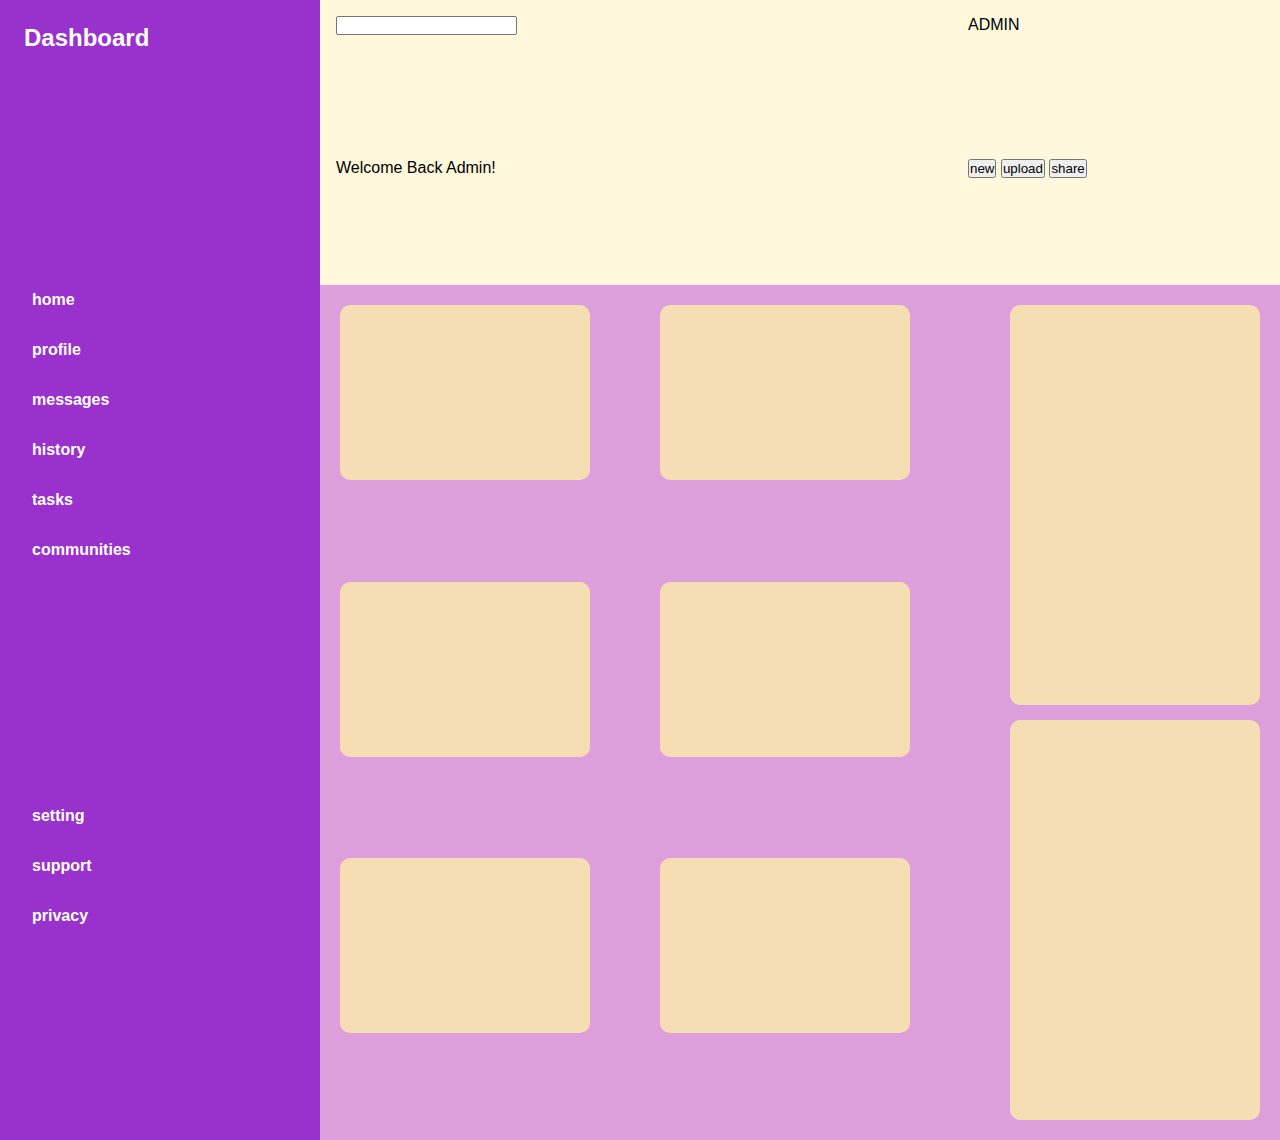
==== index.html @ 59945a06 "build basic layout" ====
<!DOCTYPE html>
<html lang="en">
<head>
    <meta charset="UTF-8">
    <meta name="viewport" content="width=device-width, initial-scale=1.0">
    <title>Document</title>
    <link rel="stylesheet" href="stylesheet.css">
</head>
<body>
  <div class="container"> 
    <div class="header">
        <div class="search-bar">
            <input type="text">
        </div>
        <div class="user">ADMIN</div>
        <div class="greeting">Welcome Back Admin!</div>
        <div class="buttons">
            <button>new</button>
            <button>upload</button>
            <button>share</button>
        </div>
    </div>
    <div class="sidebar">
        <div class="dash-head">Dashboard</div>
        <div class="nav">
            <div>home</div>
            <div>profile</div>
            <div>messages</div>
            <div>history</div>
            <div>tasks</div>
              <div>communities</div>
        </div>
        <div class="tools">
            <div>setting</div>
            <div>support</div>
            <div>privacy</div>
        </div>
    </div>
    <div class="body">
        <div class="small-card">
            <div class="sContent"></div>
            <div class="sContent"></div>
            <div class="sContent"></div>
            <div class="sContent"></div>
            <div class="sContent"></div>
            <div class="sContent"></div>
        </div>
        <div class="large-card">
            <div class="lContent"></div>
            <div class="lContent"></div>
        </div>    
    </div>
  </div>  
</body>
</html>
---- stylesheet.css ----
*{
    padding: 0;
    margin: 0;
    font-family: Arial, Helvetica, sans-serif;
    
}

.container{
    display: grid;
    grid-template-columns: 1fr 3fr;
    grid-template-rows: repeat(4,1fr);

}

.header{
    background-color: cornsilk;
    grid-column: 2/4;
    display: grid;
    grid-template-columns: repeat(2,1fr);
    
}

.header div{
    padding: 1em;
}

.search-bar{
    width: 600px;
}

.sidebar{
    background-color: darkorchid;
    grid-column: 1/2;
    grid-row: 1/-1;
    display: grid;
    grid-template-columns: 1fr;
    
}

.sidebar div{
    padding: 1em;
}

.dash-head{
    padding: 15px;
    font-size: 24px;
    font-weight: 600;
    color: white;
}

.nav{
    padding: 15px;
    font-size: 16px;
    color: white;
    font-weight: 600;
}

.tools{
    padding: 15px;
    font-size: 16px;
    color: white;
    font-weight: 600;
}

.body{
    background-color: plum;
    grid-column: 2/4;
    grid-row: 2/5;
    display: grid;
    grid-template-columns: 3fr 1fr;
    gap: 15px;
    padding: 20px;
}

.small-card{
    display: grid;
    grid-template-columns: repeat(2,1fr);
    gap: 15px;
}

.large-card{
    display: grid;
    gap: 15px;
}

.sContent{
    width: 250px;
    height: 175px;
    background-color:wheat;
    border-radius: 10px;
}

.lContent{
    width: 250px;
    height: 400px;
    background-color: wheat;
    border-radius: 10px;
    grid-column: 3/4;
}
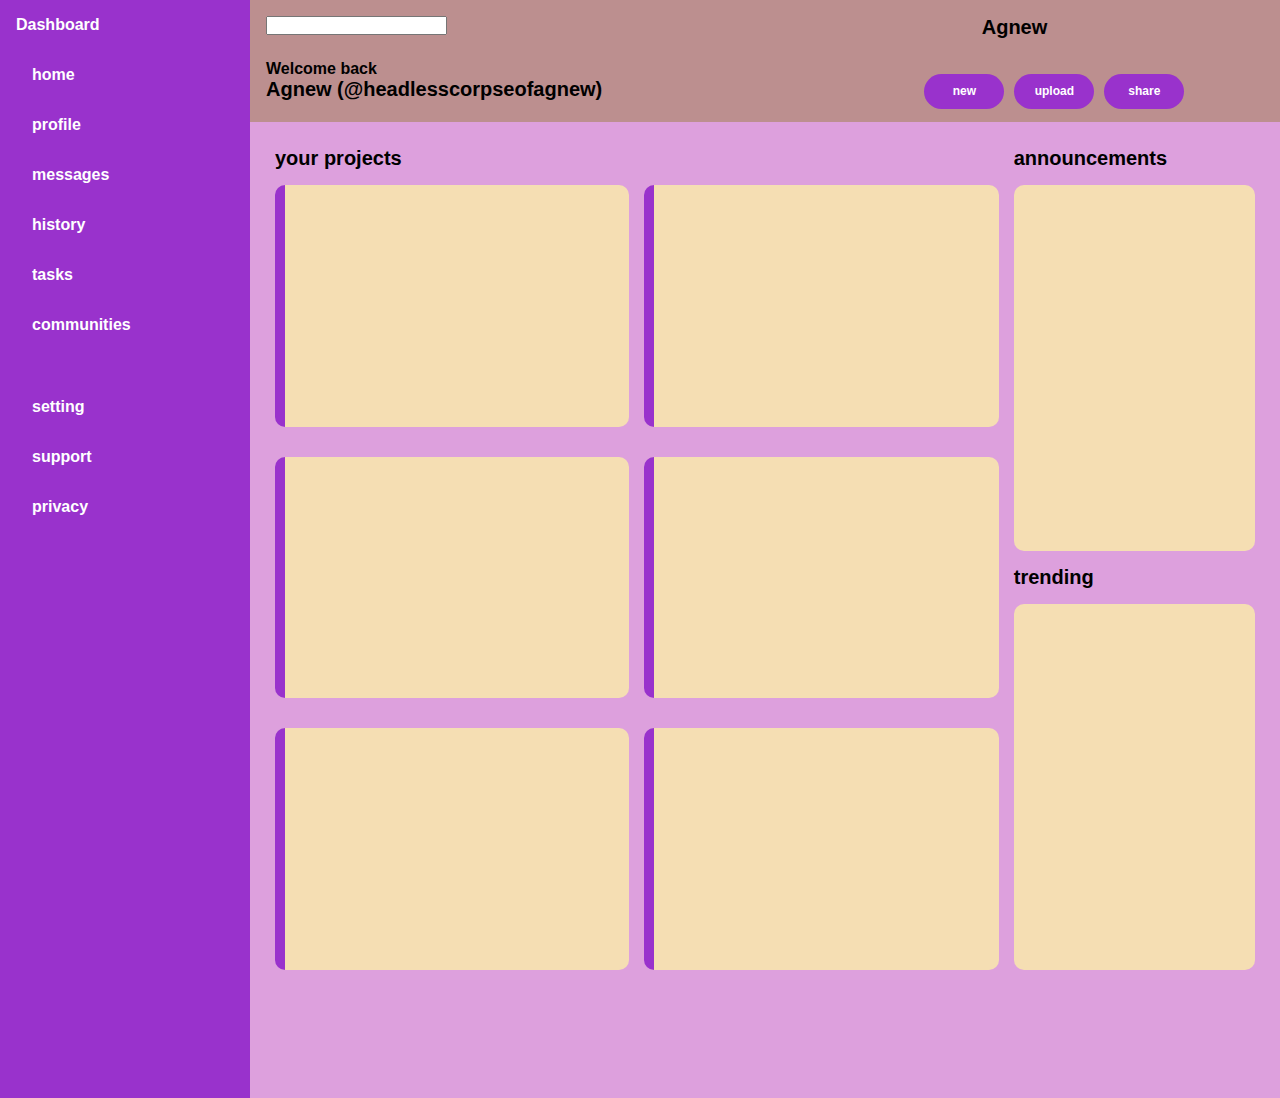
==== commit 55826ad8: "finish layout" ====
--- a/index.html
+++ b/index.html
@@ -12,31 +12,36 @@
         <div class="search-bar">
             <input type="text">
         </div>
-        <div class="user">ADMIN</div>
-        <div class="greeting">Welcome Back Admin!</div>
+        <div class="user">Agnew</div>
+        <div class="greeting">
+            <p class="greet-clause">Welcome back</p>
+            <p class="name">Agnew (@headlesscorpseofagnew)</p>
+        </div>
         <div class="buttons">
-            <button>new</button>
-            <button>upload</button>
-            <button>share</button>
+            <button id="new">new</button>
+            <button id="upload">upload</button>
+            <button id="share">share</button>
         </div>
     </div>
     <div class="sidebar">
-        <div class="dash-head">Dashboard</div>
-        <div class="nav">
-            <div>home</div>
-            <div>profile</div>
-            <div>messages</div>
-            <div>history</div>
-            <div>tasks</div>
-              <div>communities</div>
-        </div>
-        <div class="tools">
-            <div>setting</div>
-            <div>support</div>
-            <div>privacy</div>
-        </div>
+        <div class="nav">     
+            <div class="dashboard">Dashboard</div>
+                <div class="item">home</div>
+                <div class="item">profile</div>
+                <div class="item">messages</div>
+                <div class="item">history</div>
+                <div class="item">tasks</div>
+                <div class="item">communities</div>        
+            </div>        
+        <div class="support">        
+            <div class="item">setting</div>
+            <div class="item">support</div>
+            <div class="item">privacy</div>
+        </div>    
     </div>
     <div class="body">
+        <p>your projects</p>
+        <p>announcements</p>
         <div class="small-card">
             <div class="sContent"></div>
             <div class="sContent"></div>
@@ -47,6 +52,7 @@
         </div>
         <div class="large-card">
             <div class="lContent"></div>
+            <p class="trend">trending</p>
             <div class="lContent"></div>
         </div>    
     </div>
--- a/stylesheet.css
+++ b/stylesheet.css
@@ -7,56 +7,109 @@
 
 .container{
     display: grid;
-    grid-template-columns: 1fr 3fr;
-    grid-template-rows: repeat(4,1fr);
+    grid-template-columns: 1fr 5fr;
+    grid-template-rows: 1fr 8fr;
+    max-height: max-content;
 
 }
 
 .header{
-    background-color: cornsilk;
+    background-color: rosybrown;
     grid-column: 2/4;
+    grid-row: 1/2;
     display: grid;
-    grid-template-columns: repeat(2,1fr);
-    
+    grid-template-columns: 1fr 1fr;
+    padding: 1rem;
+    padding-bottom: 0;
+}
+
+.greet-clause{
+    font-weight: bold;
+}
+
+.name{
+    font-weight: bolder;
+    font-size: 20px;
+    overflow:auto;
+}
+
+.user{
+    text-align: center;
+    font-weight: 600;
+    font-size: 20px;
+}
+
+.buttons{
+    display: grid;
+    grid-template-columns: repeat(6, 1fr);
+    align-items: center;
+    gap: 10px;
+    justify-content: flex-end;
+}
+
+button{
+    display: inline-block;
+    background-color: darkorchid;
+    border-radius: 20px;
+    border: none;
+    color: white;
+    font-weight: 800;
+    font-size: 12px;
+    width: 80px;
+    height: 35px;
+
+}
+
+#new{
+grid-column: 3/4;
+}
+
+#upload{
+grid-column: 4/5;
+}
+
+#share{
+grid-column: 5/6;
 }
 
 .header div{
-    padding: 1em;
 }
 
 .search-bar{
-    width: 600px;
+ 
 }
 
 .sidebar{
+    width: 250px;
     background-color: darkorchid;
     grid-column: 1/2;
-    grid-row: 1/-1;
+    grid-row: 1/3;
     display: grid;
     grid-template-columns: 1fr;
-    
+    grid-template-rows: repeat(3, 1fr);
 }
 
 .sidebar div{
-    padding: 1em;
+    padding: .5rem;
+}
+
+.item{
+    margin: 1rem;
 }
 
 .dash-head{
-    padding: 15px;
     font-size: 24px;
     font-weight: 600;
     color: white;
 }
 
 .nav{
-    padding: 15px;
     font-size: 16px;
     color: white;
     font-weight: 600;
 }
 
-.tools{
-    padding: 15px;
+.support{
     font-size: 16px;
     color: white;
     font-weight: 600;
@@ -68,32 +121,38 @@
     grid-row: 2/5;
     display: grid;
     grid-template-columns: 3fr 1fr;
+    grid-template-rows:max-content;
     gap: 15px;
-    padding: 20px;
+    padding: 25px;
 }
 
 .small-card{
     display: grid;
-    grid-template-columns: repeat(2,1fr);
+    grid-template-columns: repeat(auto-fit, minmax(300px, 1fr));
     gap: 15px;
+    max-height: 800px;
 }
 
 .large-card{
     display: grid;
+    grid-template-rows: 1fr max-content 1fr;
     gap: 15px;
+    max-height: 785px;
 }
 
 .sContent{
-    width: 250px;
-    height: 175px;
     background-color:wheat;
+    border-radius: 10px;
+    border-left: 10px solid darkorchid;
+    margin-bottom: 15px;
+}
+
+.lContent{
+    background-color: wheat;
     border-radius: 10px;
 }
 
-.lContent{
-    width: 250px;
-    height: 400px;
-    background-color: wheat;
-    border-radius: 10px;
-    grid-column: 3/4;
+.body p {
+    font-size: 20px;
+    font-weight: 600;
 }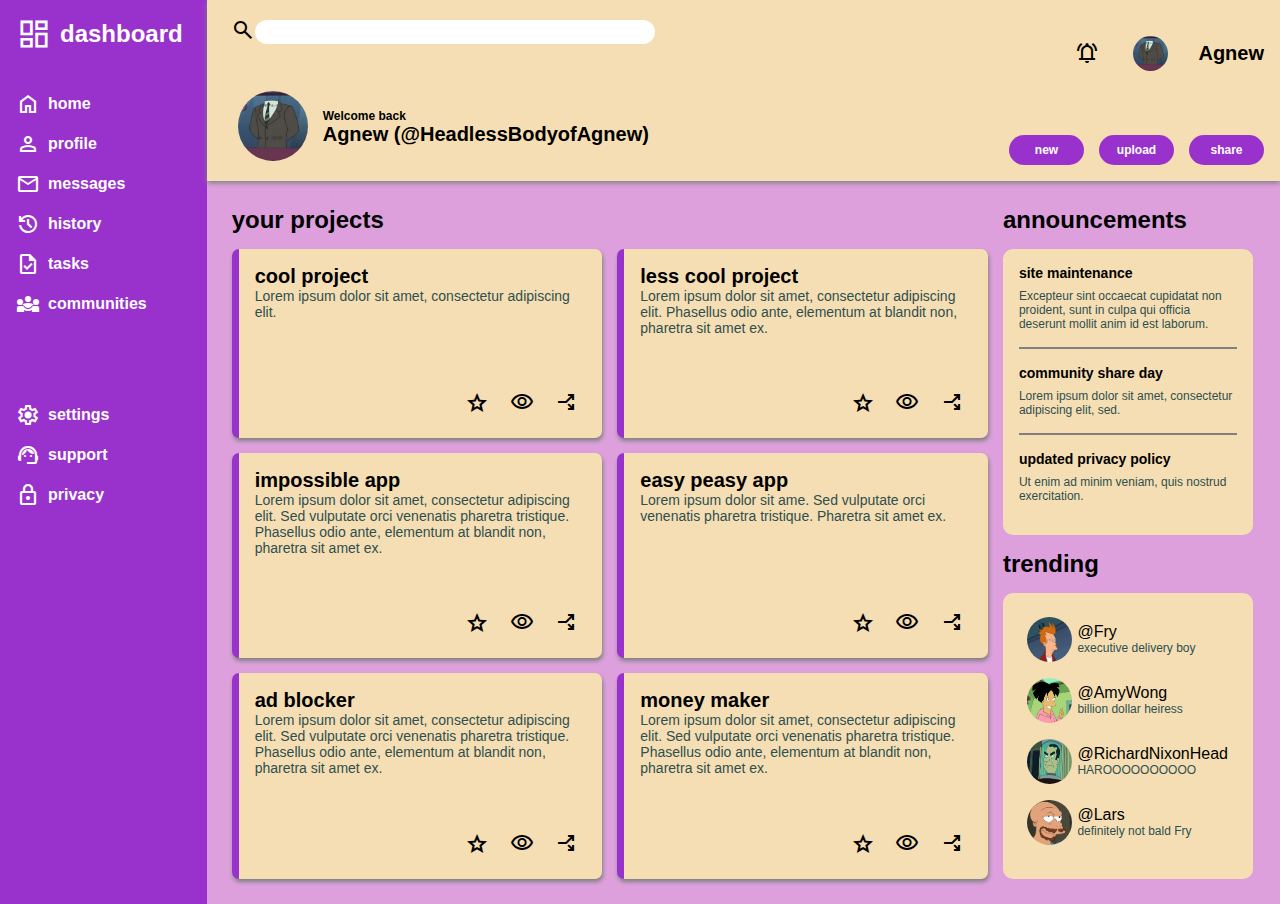
==== commit ba300bc4: "finish layout and styling" ====
--- a/index.html
+++ b/index.html
@@ -5,17 +5,32 @@
     <meta name="viewport" content="width=device-width, initial-scale=1.0">
     <title>Document</title>
     <link rel="stylesheet" href="stylesheet.css">
-</head>
+    <link rel="stylesheet" href="https://fonts.googleapis.com/css2?family=Material+Symbols+Outlined:opsz,wght,FILL,GRAD@20..48,100..700,0..1,-50..200" />
 <body>
   <div class="container"> 
     <div class="header">
-        <div class="search-bar">
-            <input type="text">
-        </div>
-        <div class="user">Agnew</div>
-        <div class="greeting">
-            <p class="greet-clause">Welcome back</p>
-            <p class="name">Agnew (@headlesscorpseofagnew)</p>
+        <div id="search-bar">
+            <span class="material-symbols-outlined" id="search">
+                search<span class="bar">
+                    <input type="text" class="input">
+                </span>
+        </span>
+        </div>
+        <div class="user">
+            <span class="material-symbols-outlined notifications">
+                notifications_active
+            </span>
+            <img src="agnew200x200.png" alt="small profile picture" class="small-pic">
+            <span class="u-name">Agnew</span>
+        </div>  
+            <div class="greeting">
+            <div class="img">
+                <img src="agnew200x200.png" alt="profile picture" id="large-pic">
+            </div>
+            <div class="greeting-text">
+                <p class="greet-clause">Welcome back</p>
+                <p class="name">Agnew (@HeadlessBodyofAgnew)</p>
+            </div>
         </div>
         <div class="buttons">
             <button id="new">new</button>
@@ -25,35 +40,227 @@
     </div>
     <div class="sidebar">
         <div class="nav">     
-            <div class="dashboard">Dashboard</div>
-                <div class="item">home</div>
-                <div class="item">profile</div>
-                <div class="item">messages</div>
-                <div class="item">history</div>
-                <div class="item">tasks</div>
-                <div class="item">communities</div>        
+            <div class="dashboard"><span class="material-symbols-outlined" id="dash-logo">
+               dashboard<span class="dash-head">dashboard</span>
+                </span></div>
+            <div>
+                <span class="material-symbols-outlined" class="t">
+                home<span class="item">home </span>
+            </span>
+            </div>
+            <div>
+                <span class="material-symbols-outlined" class="t">
+                person<span class="item">profile</span>
+            </span>
+            </div>
+            <div>
+                <span class="material-symbols-outlined" class="t">
+                mail<span class="item">messages</span>
+                </span>
+            </div>
+            <div>
+                <span class="material-symbols-outlined" class="t">
+                history<span class="item">history</span>
+                </span>
+            </div>
+            <div>
+                <span class="material-symbols-outlined" class="t">
+                task<span class="item">tasks</span> 
+                </span>
+            </div>    
+            <div>
+                <span class="material-symbols-outlined" class="t">
+                    diversity_3<span class="item">communities</span>
+                </span>
             </div>        
-        <div class="support">        
-            <div class="item">setting</div>
-            <div class="item">support</div>
-            <div class="item">privacy</div>
+            </div>        
+        <div class="support">    
+            <div>    
+                <span class="material-symbols-outlined" class="t">
+                settings<span class="item">settings</span>
+                </span>
+            </div>
+            <div>
+                <span class="material-symbols-outlined" class="t">
+                    support_agent<span class="item">support</span>
+                </span>
+            </div>
+            <div>
+                <span class="material-symbols-outlined" class="t">
+                lock<span class="item">privacy</span>
+                </span>
+            </div>
         </div>    
     </div>
     <div class="body">
-        <p>your projects</p>
-        <p>announcements</p>
+        <p class="body-section">your projects</p>
+        <p class="body-section">announcements</p>
         <div class="small-card">
-            <div class="sContent"></div>
-            <div class="sContent"></div>
-            <div class="sContent"></div>
-            <div class="sContent"></div>
-            <div class="sContent"></div>
-            <div class="sContent"></div>
+            <div class="sContent">
+                <div class="text">
+                    <p class="content-headline">cool project</p>
+                    <p class="content-body">Lorem ipsum dolor sit amet, consectetur adipiscing elit. </p>
+                </div>
+                <div class="icons">
+                    <span class="material-symbols-outlined">
+                    star
+                    </span>
+                    <span class="material-symbols-outlined">
+                        visibility
+                    </span>
+                    <span class="material-symbols-outlined">
+                        arrow_split
+                    </span>    
+                </div>
+            </div>
+            <div class="sContent">
+                <div class="text">
+                    <p class="content-headline">less cool project</p>
+                    <p class="content-body">Lorem ipsum dolor sit amet, consectetur adipiscing elit. Phasellus odio ante, elementum at blandit non, pharetra sit amet ex.</p>
+                </div>
+                <div class="icons">
+                    <span class="material-symbols-outlined">
+                    star
+                    </span>
+                    <span class="material-symbols-outlined">
+                        visibility
+                    </span>
+                    <span class="material-symbols-outlined">
+                        arrow_split
+                    </span>    
+                </div>
+            </div>
+            <div class="sContent">
+                <div class="text">
+                    <p class="content-headline">impossible app</p>
+                    <p class="content-body">Lorem ipsum dolor sit amet, consectetur adipiscing elit. Sed vulputate orci venenatis pharetra tristique. Phasellus odio ante, elementum at blandit non, pharetra sit amet ex.</p>
+                </div>
+                <div class="icons">
+                    <span class="material-symbols-outlined">
+                    star
+                    </span>
+                    <span class="material-symbols-outlined">
+                        visibility
+                    </span>
+                    <span class="material-symbols-outlined">
+                        arrow_split
+                    </span>    
+                </div>
+            </div>
+            <div class="sContent">
+                <div class="text">
+                    <p class="content-headline">easy peasy app</p>
+                    <p class="content-body">Lorem ipsum dolor sit ame. Sed vulputate orci venenatis pharetra tristique. Pharetra sit amet ex.</p>
+                </div>
+                <div class="icons">
+                    <span class="material-symbols-outlined">
+                    star
+                    </span>
+                    <span class="material-symbols-outlined">
+                        visibility
+                    </span>
+                    <span class="material-symbols-outlined">
+                        arrow_split
+                    </span>    
+                </div>
+            </div>
+            <div class="sContent">
+                <div class="text">
+                    <p class="content-headline">ad blocker</p>
+                    <p class="content-body">Lorem ipsum dolor sit amet, consectetur adipiscing elit. Sed vulputate orci venenatis pharetra tristique. Phasellus odio ante, elementum at blandit non, pharetra sit amet ex.</p>
+                </div>    
+                <div class="icons">
+                    <span class="material-symbols-outlined">
+                    star
+                    </span>
+                    <span class="material-symbols-outlined">
+                        visibility
+                    </span>
+                    <span class="material-symbols-outlined">
+                        arrow_split
+                    </span>    
+                </div>
+            </div>
+            <div class="sContent">  
+                <div class="text">
+                    <p class="content-headline">money maker</p>
+                    <p class="content-body">Lorem ipsum dolor sit amet, consectetur adipiscing elit. Sed vulputate orci venenatis pharetra tristique. Phasellus odio ante, elementum at blandit non, pharetra sit amet ex.</p>
+                </div>
+                <div class="icons">
+                    <span class="material-symbols-outlined">
+                    star
+                    </span>
+                    <span class="material-symbols-outlined">
+                        visibility
+                    </span>
+                    <span class="material-symbols-outlined">
+                        arrow_split
+                    </span>    
+                </div>
+            </div>
         </div>
         <div class="large-card">
-            <div class="lContent"></div>
-            <p class="trend">trending</p>
-            <div class="lContent"></div>
+            <div class="lContent">
+                <div class="lContent-text">
+                        <div class="maintenance">
+                        <p class="announcement-head">
+                            site maintenance
+                        </p>
+                        <p class="announcements">
+                            Excepteur sint occaecat cupidatat non proident, sunt in culpa qui officia deserunt mollit anim id est laborum.
+                        </p>
+                    </div>
+                    <div class="share-day">
+                        <p class="announcement-head">
+                            community share day
+                        </p>
+                        <p class="announcements">
+                            Lorem ipsum dolor sit amet, consectetur adipiscing elit, sed.
+                        </p>
+                    </div>
+                    <div class="privacy-policy">
+                        <p class="announcement-head">
+                            updated privacy policy
+                        </p>
+                        <p class="announcements">
+                            Ut enim ad minim veniam, quis nostrud exercitation.
+                        </p>
+                    </div>
+                </div>
+            </div>
+            <p class="body-section">trending</p>
+            <div class="lContent">
+                <div class="t-body">
+                    <div class="t-user">
+                        <img src="fry.jpg" alt="fry" class="trending-pic">
+                        <div class="t-text">
+                            <p class="t-name">@Fry</p>
+                            <p class="t-description">executive delivery boy</p>
+                        </div>
+                    </div>    
+                    <div class="t-user">
+                        <img src="AmyWong.jpg" alt="Amy Wong" class="trending-pic">
+                        <div class="t-text">
+                            <p class="t-name">@AmyWong</p>
+                            <p class="t-description">billion dollar heiress</p>
+                        </div>
+                    </div>    
+                    <div class="t-user">
+                        <img src="Nixon.jpg." alt="Richard Nixon Head" class="trending-pic">
+                        <div class="t-text">
+                            <p class="t-name">@RichardNixonHead</p>
+                            <p class="t-description">HAROOOOOOOOOO</p>
+                        </div>
+                    </div>    
+                    <div class="t-user">
+                        <img src="LarsFillmore.jpg" alt="Lars Fillmore" class="trending-pic">
+                        <div class="t-text">
+                            <p class="t-name">@Lars</p>
+                            <p class="t-description">definitely not bald Fry</p>
+                        </div>
+                    </div>
+                </div>    
+            </div>
         </div>    
     </div>
   </div>  
--- a/stylesheet.css
+++ b/stylesheet.css
@@ -1,50 +1,92 @@
 *{
     padding: 0;
     margin: 0;
-    font-family: Arial, Helvetica, sans-serif;
-    
+    font-family: Arial, Helvetica, sans-serif;    
 }
 
 .container{
     display: grid;
-    grid-template-columns: 1fr 5fr;
-    grid-template-rows: 1fr 8fr;
-    max-height: max-content;
-
+    grid-template-columns: repeat(auto,minmax(200px, 1fr));
+    grid-template-rows: 1fr 4fr;
 }
 
 .header{
-    background-color: rosybrown;
+    position: relative;
+    background-color:wheat;
     grid-column: 2/4;
     grid-row: 1/2;
     display: grid;
     grid-template-columns: 1fr 1fr;
+    grid-template-rows: repeat(2,1fr);
     padding: 1rem;
-    padding-bottom: 0;
+    box-shadow: 0 2px 5px grey;
+}
+
+
+#large-pic{
+    height: 70px;
+    width: 70px;
+    border-radius: 50%;
+}
+
+.greeting{
+    display: grid;
+    grid-template-columns:100px 1fr;
+}
+
+.img{
+align-self: center;
+justify-self: center;
+}
+
+.greeting-text{
+    display: grid;
+    align-self: center;
 }
 
 .greet-clause{
+    font-size: 12px;
     font-weight: bold;
+    align-self: flex-end;
 }
 
 .name{
     font-weight: bolder;
     font-size: 20px;
     overflow:auto;
+    align-self: flex-start;
 }
 
 .user{
-    text-align: center;
+    display: grid;
+    grid-template-columns: repeat(3,1fr);
+    justify-self: flex-end;
     font-weight: 600;
     font-size: 20px;
+}
+
+.u-name{
+    align-self: center;
+}
+
+.small-pic{
+     height: 35px;
+     width: 35px;
+     border-radius: 50%;
+     align-self: center;
+}
+
+.notifications{
+    align-self: center;
 }
 
 .buttons{
     display: grid;
     grid-template-columns: repeat(6, 1fr);
     align-items: center;
-    gap: 10px;
+    gap: 15px;
     justify-content: flex-end;
+    justify-self: flex-end;
 }
 
 button{
@@ -55,52 +97,99 @@
     color: white;
     font-weight: 800;
     font-size: 12px;
-    width: 80px;
-    height: 35px;
+    width: 75px;
+    height: 30px;
 
 }
 
 #new{
-grid-column: 3/4;
+grid-column: 4/5;
+align-self:last baseline;
 }
 
 #upload{
-grid-column: 4/5;
+grid-column: 5/6;
+align-self:last baseline;
 }
 
 #share{
-grid-column: 5/6;
+grid-column: 6/7;
+align-self:last baseline;
 }
 
 .header div{
 }
 
-.search-bar{
- 
+#search-bar{
+    padding-bottom: .5rem;
+    padding-left: .5rem;
 }
 
 .sidebar{
-    width: 250px;
     background-color: darkorchid;
     grid-column: 1/2;
     grid-row: 1/3;
     display: grid;
     grid-template-columns: 1fr;
-    grid-template-rows: repeat(3, 1fr);
-}
-
-.sidebar div{
+    grid-template-rows: 2fr 2fr 1fr;
     padding: .5rem;
 }
 
+.bar{
+    display: inline-block;
+    vertical-align: middle;
+    padding: 0;
+}
+
+.input{
+    height: 1.5rem;
+    border-radius: 25px;
+    width: 400px;
+    border: none;
+    background-color: cream;
+}
+
+.input:focus{
+    outline: none;
+}
+
+#search{
+padding: 0;
+}
+
+.t{
+    height: max-content;
+    padding: 0rem;
+}
+
+.material-symbols-outlined{
+    padding:.5rem;
+}
+
 .item{
-    margin: 1rem;
+    font-size: 16px;
+    color: white;
+    font-weight: 600;
+    text-align: center;
+    padding: .5rem;
+    vertical-align: middle;
 }
 
 .dash-head{
     font-size: 24px;
-    font-weight: 600;
-    color: white;
+    color: white;
+    font-weight: 600;
+    text-align: center;
+    padding: .5rem;
+    vertical-align: middle;
+}
+
+#dash-logo{
+    font-size: 36px;
+}
+
+.dashboard{
+    margin-bottom: 1.5rem;
 }
 
 .nav{
@@ -110,6 +199,7 @@
 }
 
 .support{
+    margin-top: 2rem;
     font-size: 16px;
     color: white;
     font-weight: 600;
@@ -126,25 +216,48 @@
     padding: 25px;
 }
 
+.body-section{
+    font-size: 24px;
+    font-weight: 600;
+}
+
 .small-card{
     display: grid;
-    grid-template-columns: repeat(auto-fit, minmax(300px, 1fr));
+    grid-template-columns: repeat(auto-fill, minmax(250px, 1fr));
     gap: 15px;
-    max-height: 800px;
 }
 
 .large-card{
     display: grid;
+    grid-template-columns: 250px;
     grid-template-rows: 1fr max-content 1fr;
     gap: 15px;
-    max-height: 785px;
 }
 
 .sContent{
+    display: grid;
+    align-content: space-between;
     background-color:wheat;
-    border-radius: 10px;
-    border-left: 10px solid darkorchid;
-    margin-bottom: 15px;
+    border-radius: 7px;
+    border-left: 7px solid darkorchid;
+    box-shadow: 1px 3px 4px grey;
+    padding: 1rem;
+}
+
+.content-headline{
+    font-weight: 600;
+    font-size: 20px;
+}
+
+.content-body{
+    font-size: 14px;
+    color: darkslategray;
+}
+
+.icons{
+    text-align: right;
+    vertical-align: bottom;
+    
 }
 
 .lContent{
@@ -152,7 +265,60 @@
     border-radius: 10px;
 }
 
-.body p {
-    font-size: 20px;
-    font-weight: 600;
+.announcement-head{
+    font-size: 14px;
+    font-weight:bold;
+    padding-bottom: .5rem;
+}
+
+.lContent-text{
+    padding: 1rem;
+}
+
+.announcements{
+    font-size: 12px;
+    color: darkslategray;
+}
+
+.maintenance{
+    border-bottom: 2px solid grey;
+    padding-bottom: 1rem;
+}
+
+.share-day{
+    border-bottom: 2px solid grey;
+    padding-bottom: 1rem;
+    padding-top: 1rem;
+}
+
+.privacy-policy{
+    padding-bottom: 1rem;
+    padding-top: 1rem;
+}
+
+.trending-pic{
+    height: 45px;
+    width: 45px;
+    border-radius: 50%;
+}
+
+.t-body{
+    padding: 1rem;
+}
+
+.t-user{
+    padding: .5rem;
+    display: grid;
+    grid-template-columns: 1fr 3fr;
+}
+
+.t-name{
+}
+.t-text{
+    align-self: center;
+}
+
+.t-description{
+    font-size: 12px;
+    color: darkslategray;
 }